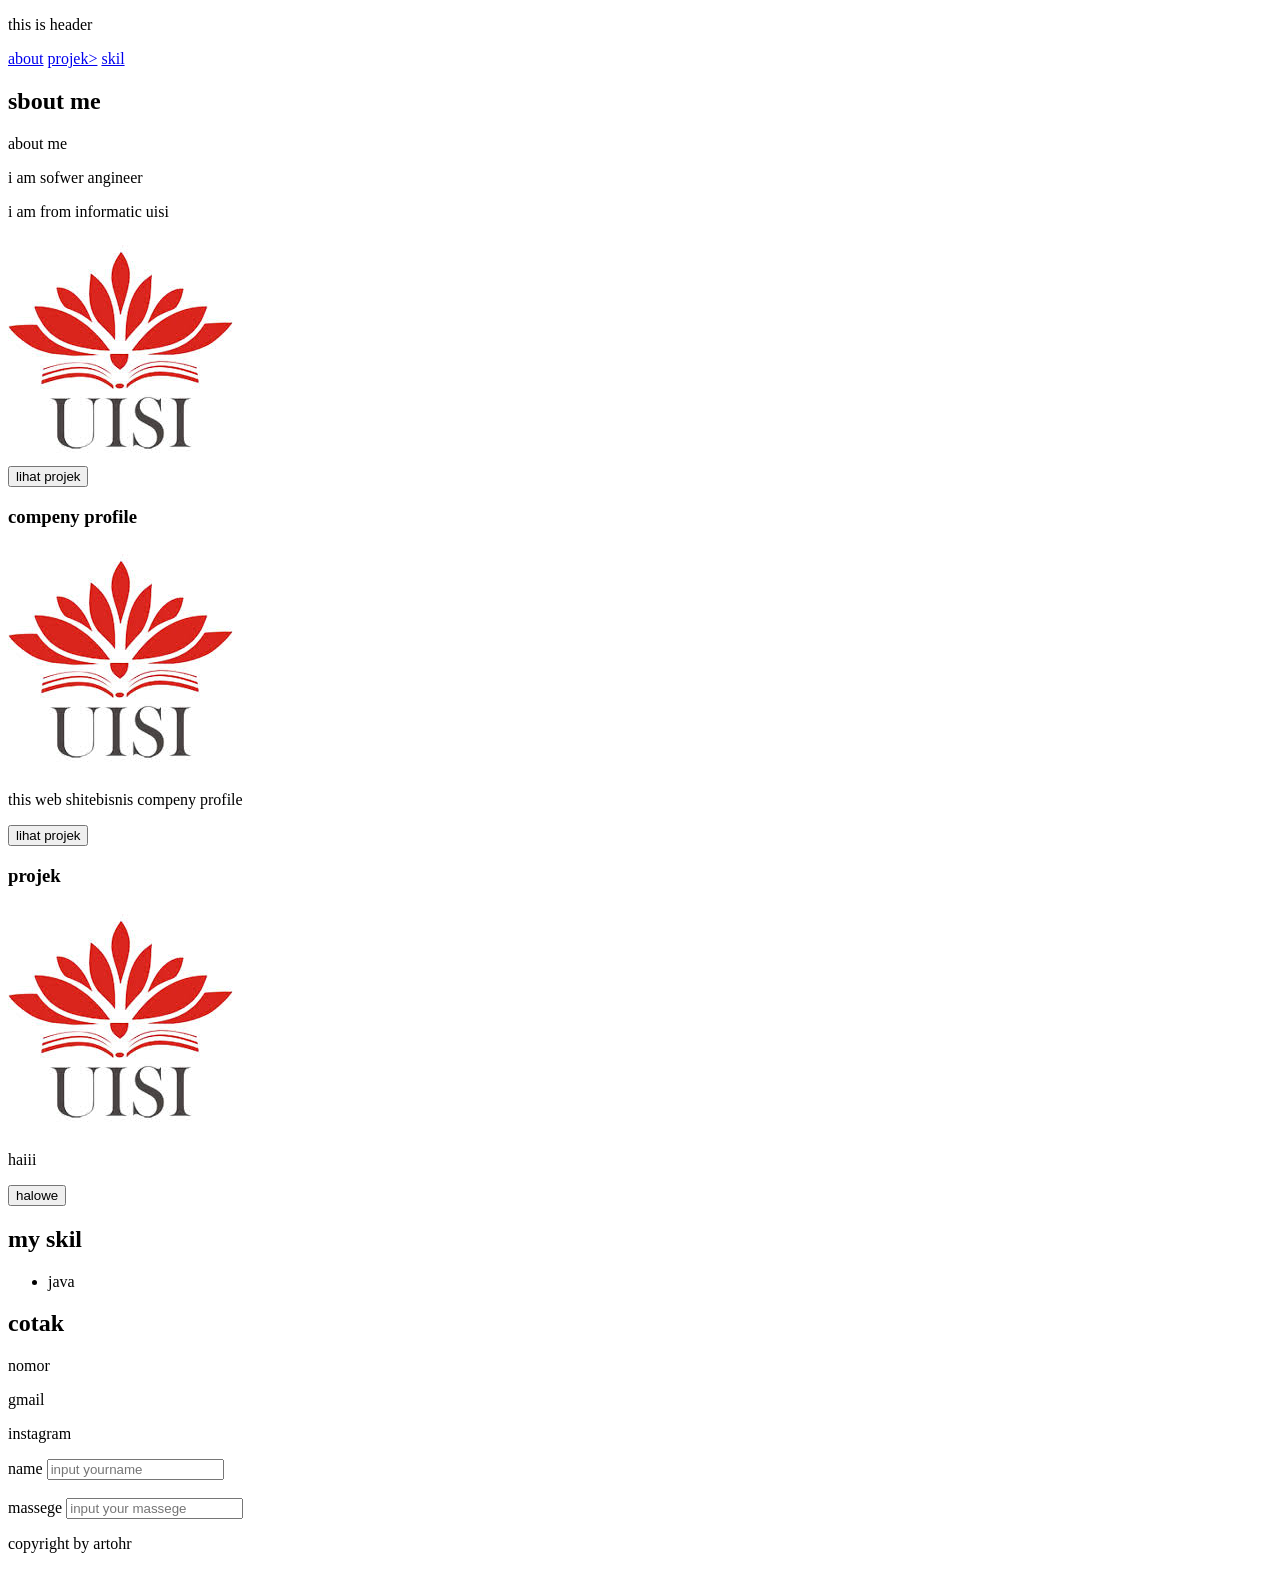
==== index.html @ 669d2ef2 "first commit" ====
<!DOCTYPE html>
<html lang="en">
<head>
    <meta charset="UTF-8">
    <meta name="viewport" content="width=device-width, initial-scale=1.0">
    <title>Document</title>
</head>
<body>
   <header>
    <p>this is header</header></p>
    <div>
        <a href="about me">about</a>
        <a href="projek">projek></a>
        <a href="skil">skil</a>
    </div>
    
   </header> 
   <main>
 <div>
    <h2>sbout me</h2>
    <p>about me</p>

    <p>i am sofwer angineer </p>
    <p>i am from informatic uisi </p>
    <img src="download.jpeg" heght=" 100px widt 100">

   <section>
    <article > 
        <button>lihat projek</button>
        <h3>compeny profile</h3>
        <img src="download.jpeg" alt="">
        <p>this web shitebisnis compeny profile</p>
         <button>lihat projek</button>
    </article>

    <article>
        <h3>projek</h3>
        <img src="download.jpeg" alt="">
        <p>haiii </p>
        <button>halowe</button>
        </article>
   </section>

   <sectionid="skil">
    <h2>my skil</h2>
    <ul>
        <li>java <script></script></li>
    </ul>

    <section>
        <h2>cotak</h2>
        <article>
            <p>nomor</p>
            <p>gmail</p>
            <p>instagram</p>

        </article>
        <form action="">
            <div>
                <label for="name">name</label>
                <input type="text" id="name" name="name" placeholder="input yourname">
            </div>
            <br>
            <div>
                 <label for="name">massege</label>
                <input type="text" id="massege" name="massege" placeholder="input your massege">
            </div>
        </form>
    </section>
   </section>

 </div>
   </main>
   <footer>
    <p>
        copyright by artohr
    </p>
   </footer>
</body>
</html>
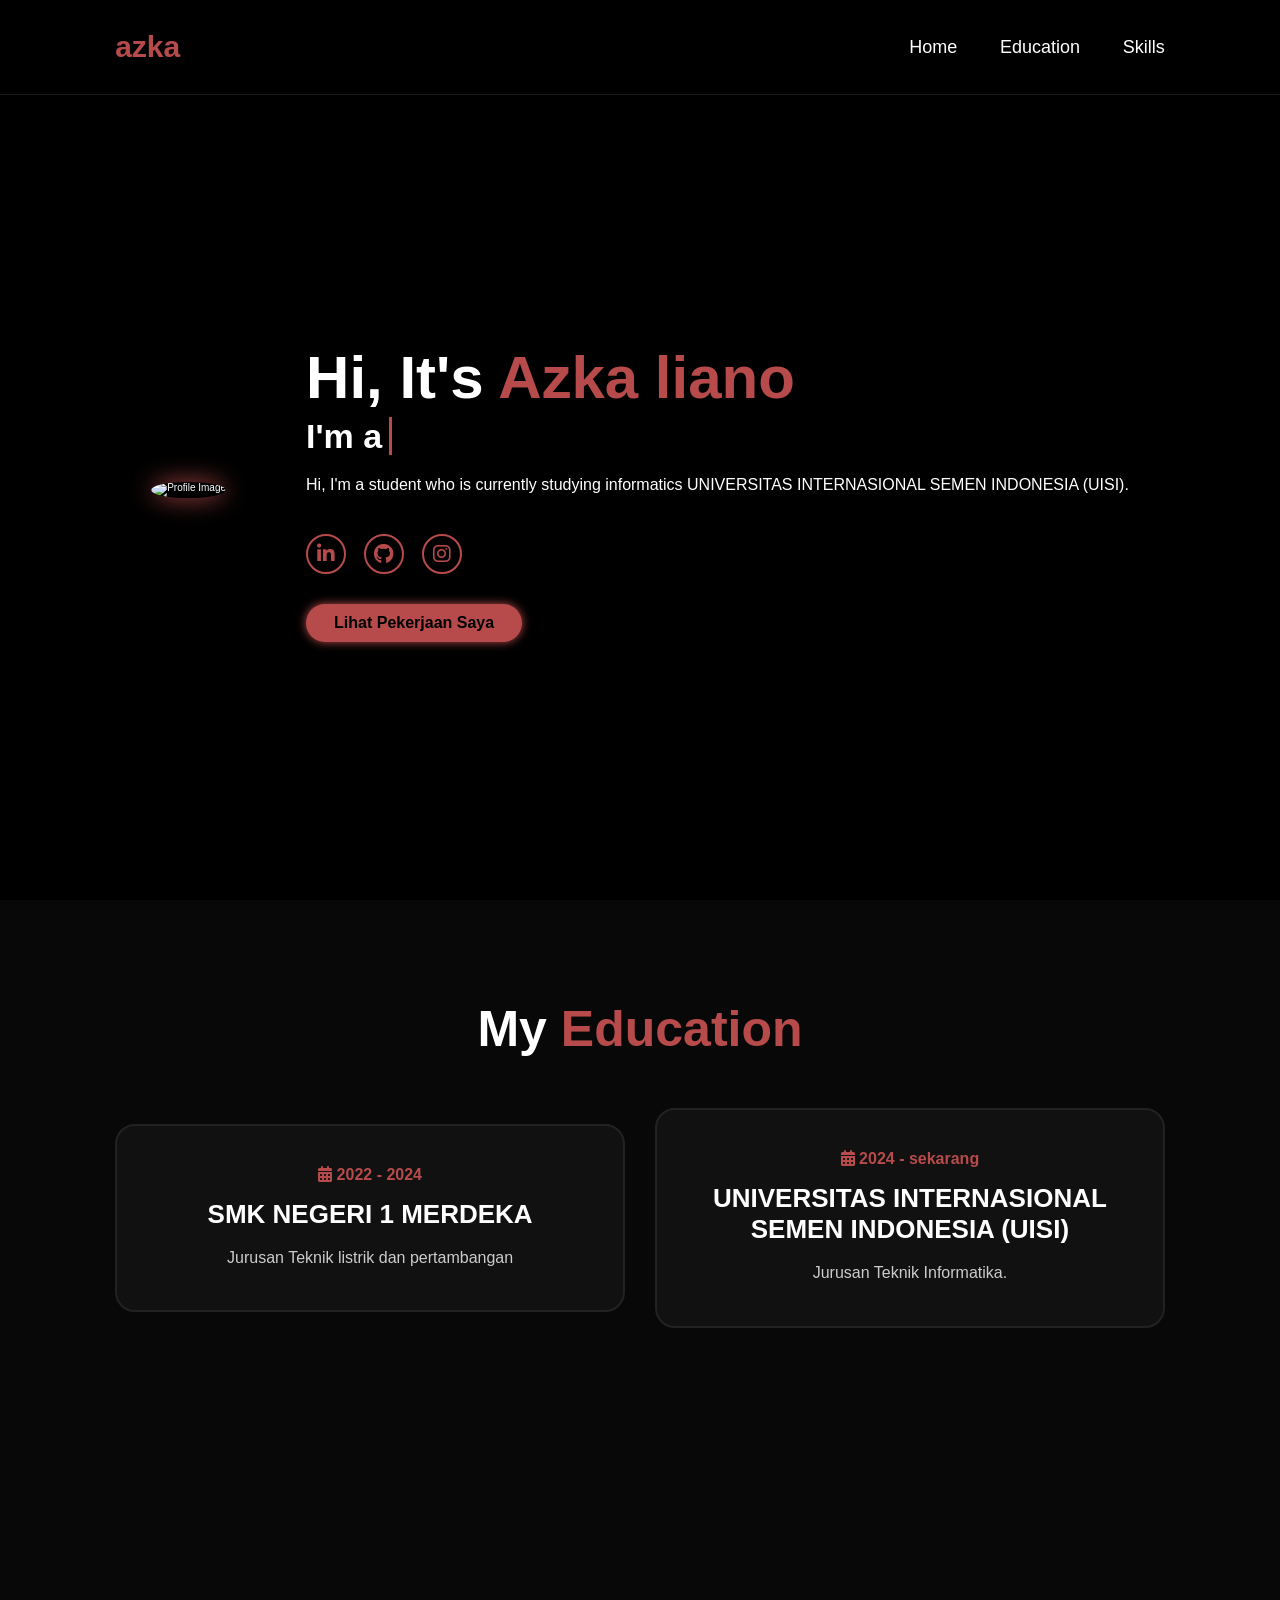
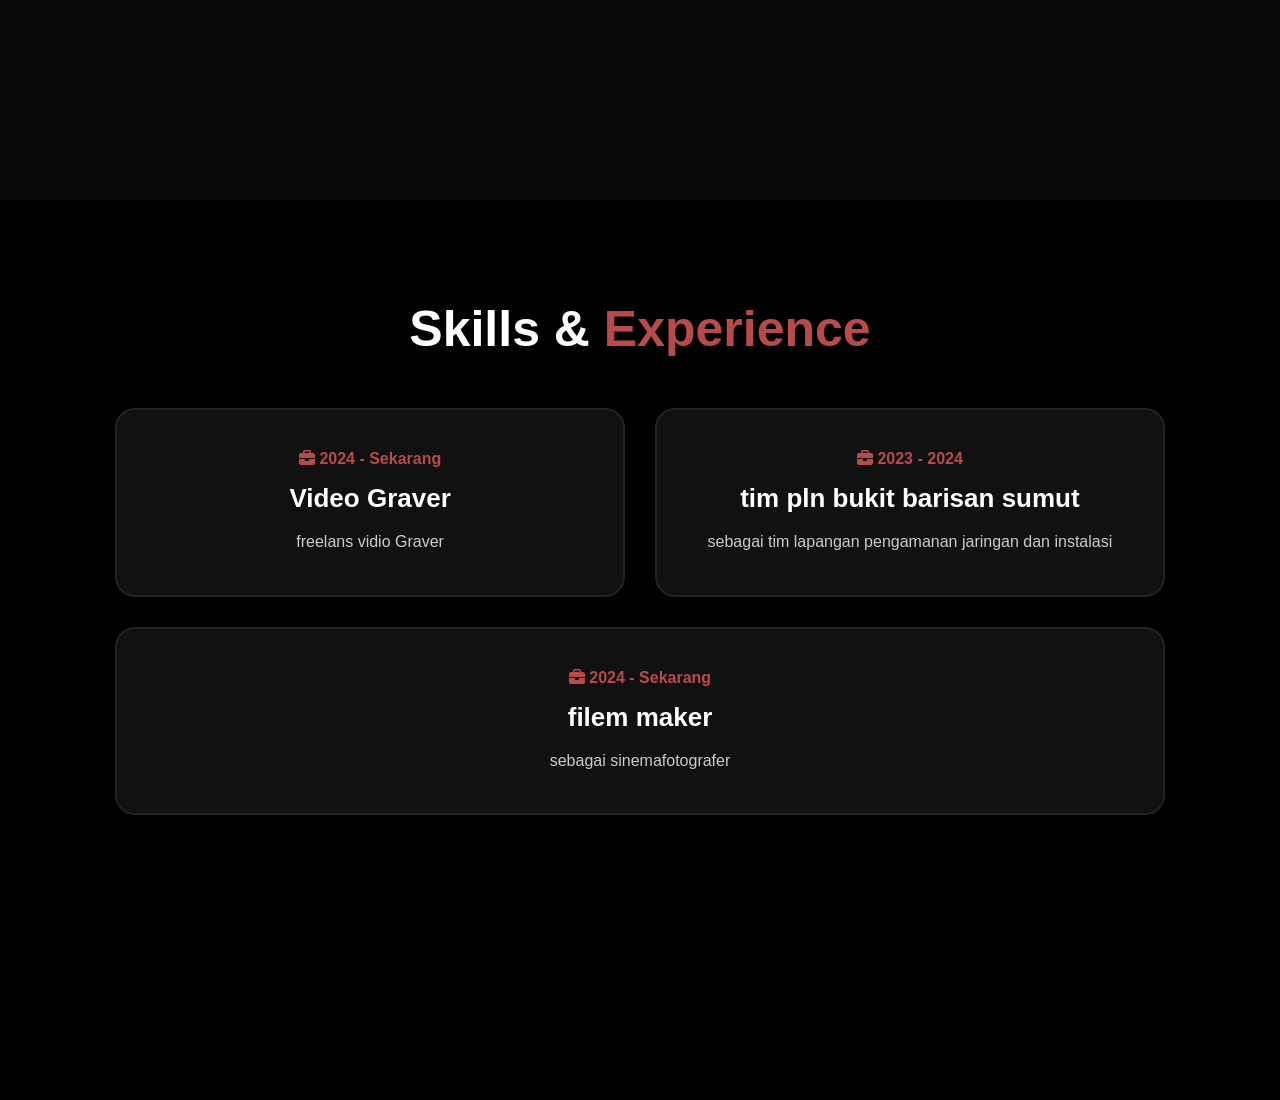
==== commit 419b4f31: "first commit" ====
--- a/index.html
+++ b/index.html
@@ -1,80 +1,87 @@
 <!DOCTYPE html>
-<html lang="en">
+<html lang="id">
 <head>
     <meta charset="UTF-8">
     <meta name="viewport" content="width=device-width, initial-scale=1.0">
-    <title>Document</title>
+    <title>Portfolio Website | AZKA</title>
+    <link rel="stylesheet" href="style.css">
+    <link rel="stylesheet" href="https://cdnjs.cloudflare.com/ajax/libs/font-awesome/6.5.2/css/all.min.css">
 </head>
 <body>
-   <header>
-    <p>this is header</header></p>
-    <div>
-        <a href="about me">about</a>
-        <a href="projek">projek></a>
-        <a href="skil">skil</a>
-    </div>
+
+    <header class="header">
+        <a href="#home" class="logo">azka </a>
+
+        <nav class="navbar">
+            <a href="#home">Home</a>
+            <a href="#education">Education</a>
+            <a href="#skills">Skills</a>
+        </nav>
+    </header>
+
+    <section class="home" id="home">
+        <div class="home-img">
+            <img src="FOTO.PNG" alt="Profile Image">
+        </div>
+
+        <div class="home-content">
+            <h1>Hi, It's <span>Azka liano</span></h1>
+            <h3 class="typing-text">I'm a <span></span></h3>
+            <p>Hi, I'm a student who is currently studying informatics UNIVERSITAS INTERNASIONAL SEMEN INDONESIA (UISI).</p>
+
+            <div class="social-icons">
+    <a href="https://www.linkedin.com/in/azka-liano-819752305?utm_source=share_via&utm_content=profile&utm_medium=member_ios" target="_blank"><i class="fa-brands fa-linkedin-in"></i></a>
     
-   </header> 
-   <main>
- <div>
-    <h2>sbout me</h2>
-    <p>about me</p>
+    <a href="" target="_blank"><i class="fa-brands fa-github"></i></a>
+    
+    <a href="https://www.instagram.com/azka_liano?igsh=czZzc2s1Z2cwMDY5&utm_source=qr" target="_blank"><i class="fa-brands fa-instagram"></i></a>
+</div>
 
-    <p>i am sofwer angineer </p>
-    <p>i am from informatic uisi </p>
-    <img src="download.jpeg" heght=" 100px widt 100">
+            <a href="#skills" class="btn">Lihat Pekerjaan Saya</a>
+        </div>
+    </section>
 
-   <section>
-    <article > 
-        <button>lihat projek</button>
-        <h3>compeny profile</h3>
-        <img src="download.jpeg" alt="">
-        <p>this web shitebisnis compeny profile</p>
-         <button>lihat projek</button>
-    </article>
+    <section class="education" id="education">
+        <h2 class="heading">My <span>Education</span></h2>
 
-    <article>
-        <h3>projek</h3>
-        <img src="download.jpeg" alt="">
-        <p>haiii </p>
-        <button>halowe</button>
-        </article>
-   </section>
+        <div class="box-container">
+            <div class="box">
+                <div class="year"><i class="fa-solid fa-calendar-days"></i> 2022 - 2024</div>
+                <h3>SMK NEGERI 1 MERDEKA</h3>
+                <p>Jurusan Teknik listrik dan pertambangan </p>
+            </div>
 
-   <sectionid="skil">
-    <h2>my skil</h2>
-    <ul>
-        <li>java <script></script></li>
-    </ul>
+            <div class="box">
+                <div class="year"><i class="fa-solid fa-calendar-days"></i> 2024 - sekarang</div>
+                <h3>UNIVERSITAS INTERNASIONAL SEMEN INDONESIA (UISI) </h3>
+                <p>Jurusan Teknik Informatika.</p>
+            </div>
+        </div>
+    </section>
 
-    <section>
-        <h2>cotak</h2>
-        <article>
-            <p>nomor</p>
-            <p>gmail</p>
-            <p>instagram</p>
+    <section class="skills" id="skills">
+        <h2 class="heading">Skills & <span>Experience</span></h2>
 
-        </article>
-        <form action="">
-            <div>
-                <label for="name">name</label>
-                <input type="text" id="name" name="name" placeholder="input yourname">
+        <div class="box-container">
+            <div class="box">
+                <div class="year"><i class="fa-solid fa-briefcase"></i> 2024 - Sekarang</div>
+                <h3>Video Graver</h3>
+                <p>freelans vidio Graver </p>
             </div>
-            <br>
-            <div>
-                 <label for="name">massege</label>
-                <input type="text" id="massege" name="massege" placeholder="input your massege">
+
+            <div class="box">
+                <div class="year"><i class="fa-solid fa-briefcase"></i> 2023 - 2024</div>
+                <h3>tim pln bukit barisan sumut</h3>
+                <p>sebagai tim lapangan pengamanan jaringan dan instalasi</p>
             </div>
-        </form>
+            
+            <div class="box">
+                <div class="year"><i class="fa-solid fa-briefcase"></i> 2024 - Sekarang</div>
+                <h3>filem maker </h3>
+                <p> sebagai sinemafotografer </p>
+            </div>
+        </div>
     </section>
-   </section>
 
- </div>
-   </main>
-   <footer>
-    <p>
-        copyright by artohr
-    </p>
-   </footer>
 </body>
 </html>
--- a/style.css
+++ b/style.css
@@ -0,0 +1,244 @@
+* {
+    margin: 0;
+    padding: 0;
+    box-sizing: border-box;
+    text-decoration: none;
+    border: none;
+    outline: none;
+    font-family: 'Poppins', sans-serif;
+}
+
+html {
+    font-size: 62.5%;
+    overflow-x: hidden;
+    scroll-behavior: smooth; /
+}
+
+body {
+    background-color: #000000;
+    color: white;
+}
+
+
+.header {
+    position: fixed;
+    top: 0;
+    left: 0;
+    width: 100%;
+    padding: 3rem 9%;
+    background: #000000;
+    display: flex;
+    justify-content: space-between;
+    align-items: center;
+    z-index: 100;
+    border-bottom: 1px solid rgba(255, 255, 255, 0.1);
+}
+
+.logo {
+    font-size: 3rem;
+    color: #b74b4b;
+    font-weight: 800;
+    cursor: pointer;
+}
+
+.navbar a {
+    font-size: 1.8rem;
+    color: white;
+    margin-left: 4rem;
+    font-weight: 500;
+    transition: 0.3s;
+}
+
+.navbar a:hover,
+.navbar a.active {
+    color: #b74b4b;
+}
+
+
+section {
+    min-height: 100vh;
+    padding: 10rem 9% 2rem;
+}
+
+.heading {
+    text-align: center;
+    font-size: 5rem;
+    margin-bottom: 5rem;
+}
+
+.heading span {
+    color: #b74b4b;
+}
+
+
+.home {
+    display: flex;
+    justify-content: center;
+    align-items: center;
+    gap: 8rem;
+}
+
+.home-img img {
+    width: 30vw;
+    border-radius: 50%;
+    box-shadow: 0 0 25px #b74b4b;
+    transition: 0.4s ease;
+}
+
+.home-img img:hover {
+    box-shadow: 0 0 50px #b74b4b;
+}
+
+.home-content h1 {
+    font-size: 6rem;
+    font-weight: 700;
+    line-height: 1.3;
+}
+
+.home-content h1 span {
+    color: #b74b4b;
+}
+
+.home-content p {
+    font-size: 1.6rem;
+    margin: 2rem 0 4rem;
+}
+
+
+.social-icons a {
+    display: inline-flex;
+    justify-content: center;
+    align-items: center;
+    width: 4rem;
+    height: 4rem;
+    background: transparent;
+    border: 0.2rem solid #b74b4b;
+    border-radius: 50%;
+    font-size: 2rem;
+    color: #b74b4b;
+    margin: 0 1.5rem 3rem 0;
+    transition: 0.3s ease;
+}
+
+.social-icons a:hover {
+    color: black;
+    background: #b74b4b;
+    transform: translateY(-5px);
+    box-shadow: 0 0 20px #b74b4b;
+}
+
+
+.btn {
+    display: inline-block;
+    padding: 1rem 2.8rem;
+    background: #b74b4b;
+    border-radius: 4rem;
+    box-shadow: 0 0 10px #b74b4b;
+    font-size: 1.6rem;
+    color: black;
+    font-weight: 600;
+    transition: 0.3s ease;
+}
+
+.btn:hover {
+    box-shadow: 0 0 20px #b74b4b;
+}
+
+
+.typing-text {
+    font-size: 3.4rem;
+    font-weight: 600;
+    min-width: 280px;
+}
+
+.typing-text span {
+    position: relative;
+    color: #b74b4b;
+}
+
+.typing-text span::before {
+    content: "filem maker";
+    animation: words 8s infinite;
+}
+
+.typing-text span::after {
+    content: "";
+    background: #000000;
+    position: absolute;
+    width: calc(100% + 8px);
+    height: 100%;
+    border-left: 3px solid #b74b4b;
+    right: -8px;
+    animation: cursor 0.5s infinite, typing 20s infinite;
+}
+
+@keyframes cursor { 50% { border-color: transparent; } }
+@keyframes words { 0%, 50% { content: "vidio graver"; } 51%, 100% { content: "filem maker"; } }
+@keyframes typing { 10%, 15%, 30%, 35%, 50%, 55%, 70%, 75%, 90%, 95% { width: 0; } 5%, 20%, 25%, 40%, 45%, 60%, 65%, 80%, 85% { width: calc(100% + 8px); } }
+
+
+.education {
+    background: #080808; 
+}
+
+.box-container {
+    display: flex;
+    justify-content: center;
+    align-items: center;
+    flex-wrap: wrap;
+    gap: 3rem;
+}
+
+.box {
+    flex: 1 1 40rem;
+    background: #111111;
+    padding: 4rem 3rem;
+    border-radius: 2rem;
+    border: 0.2rem solid #222222;
+    text-align: center;
+    transition: 0.4s ease;
+    cursor: pointer;
+}
+
+
+.box:hover {
+    border-color: #b74b4b;
+    transform: translateY(-10px);
+    box-shadow: 0 0 20px rgba(183, 75, 75, 0.3);
+}
+
+.box .year {
+    font-size: 1.6rem;
+    color: #b74b4b;
+    font-weight: 600;
+    margin-bottom: 1.5rem;
+}
+
+.box h3 {
+    font-size: 2.6rem;
+    margin-bottom: 1.5rem;
+}
+
+.box p {
+    font-size: 1.6rem;
+    line-height: 1.6;
+    color: #cccccc;
+}
+
+
+@media (max-width: 991px) {
+    .home {
+        flex-direction: column;
+        text-align: center;
+        padding-top: 15rem;
+    }
+    .home-content {
+        align-items: center;
+    }
+    .home-img img {
+        width: 60vw;
+    }
+    .typing-text span::after {
+        background: #000000;
+    }
+}
